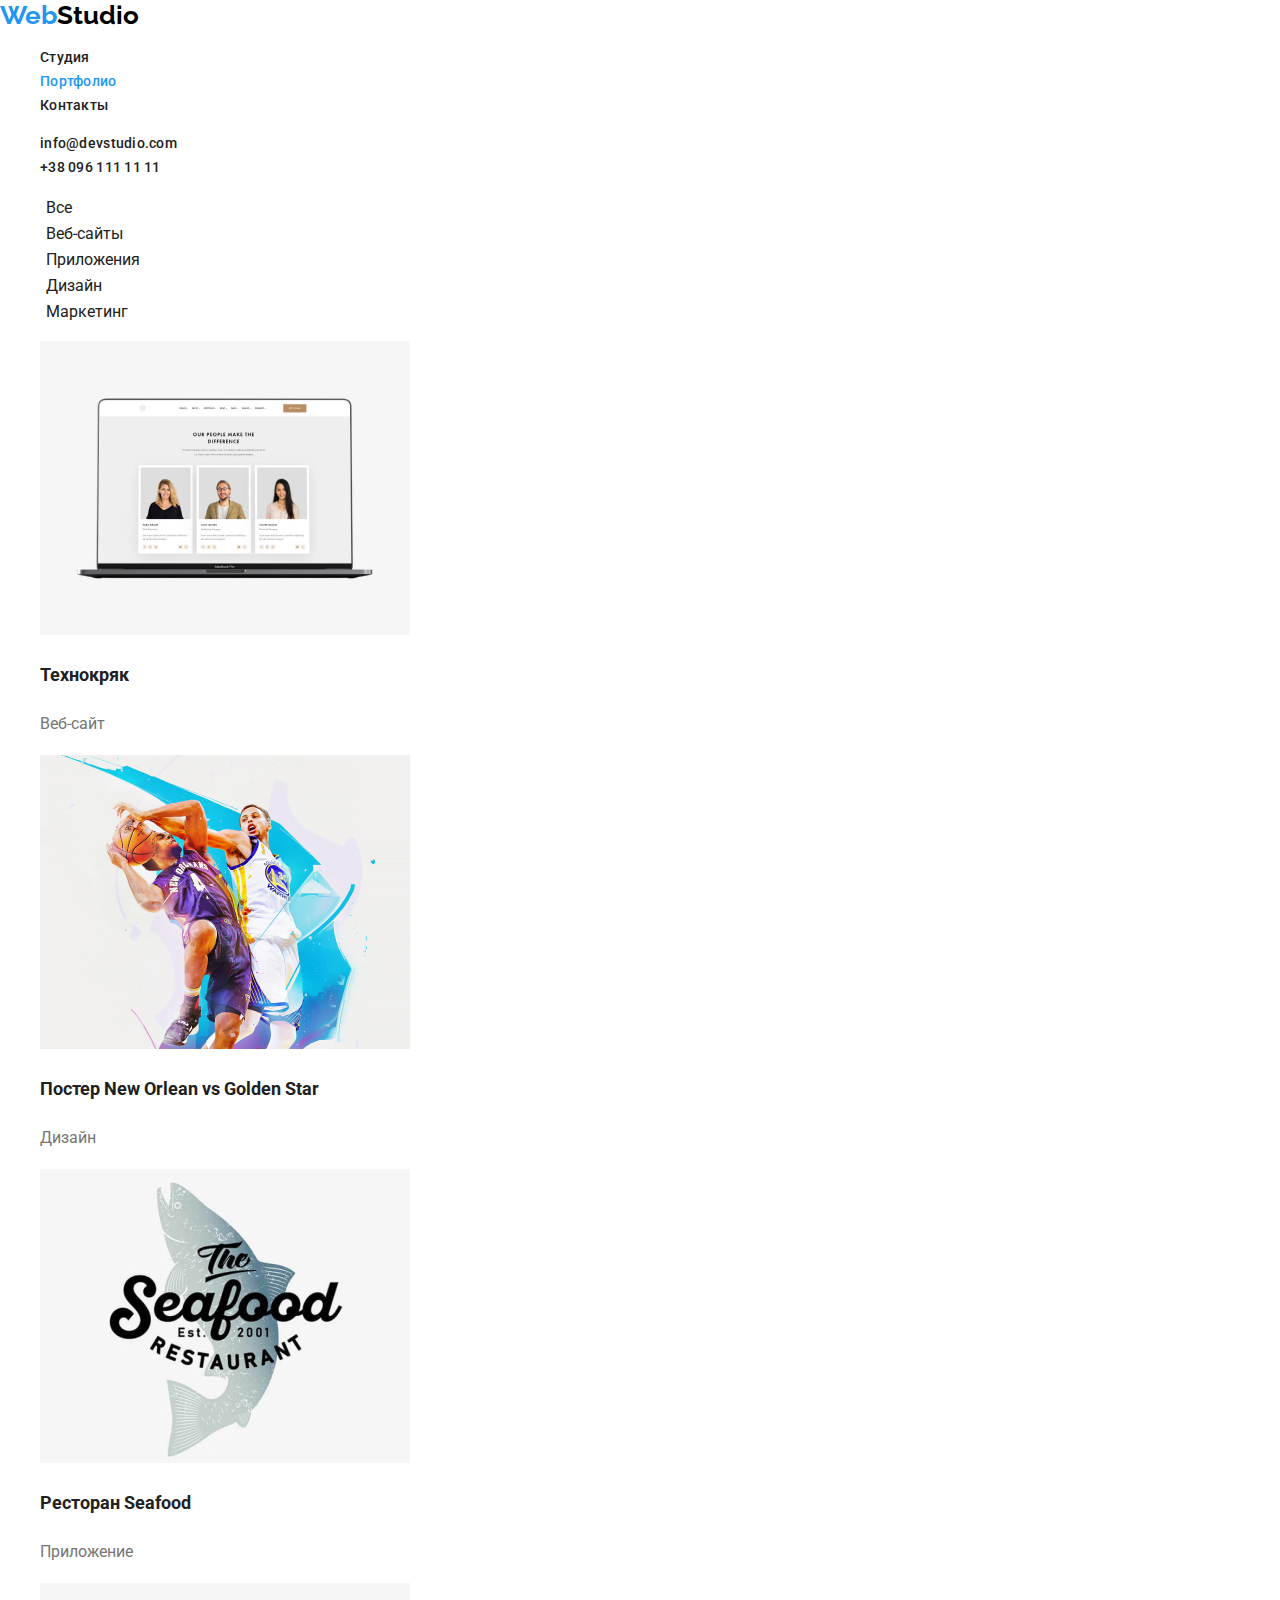
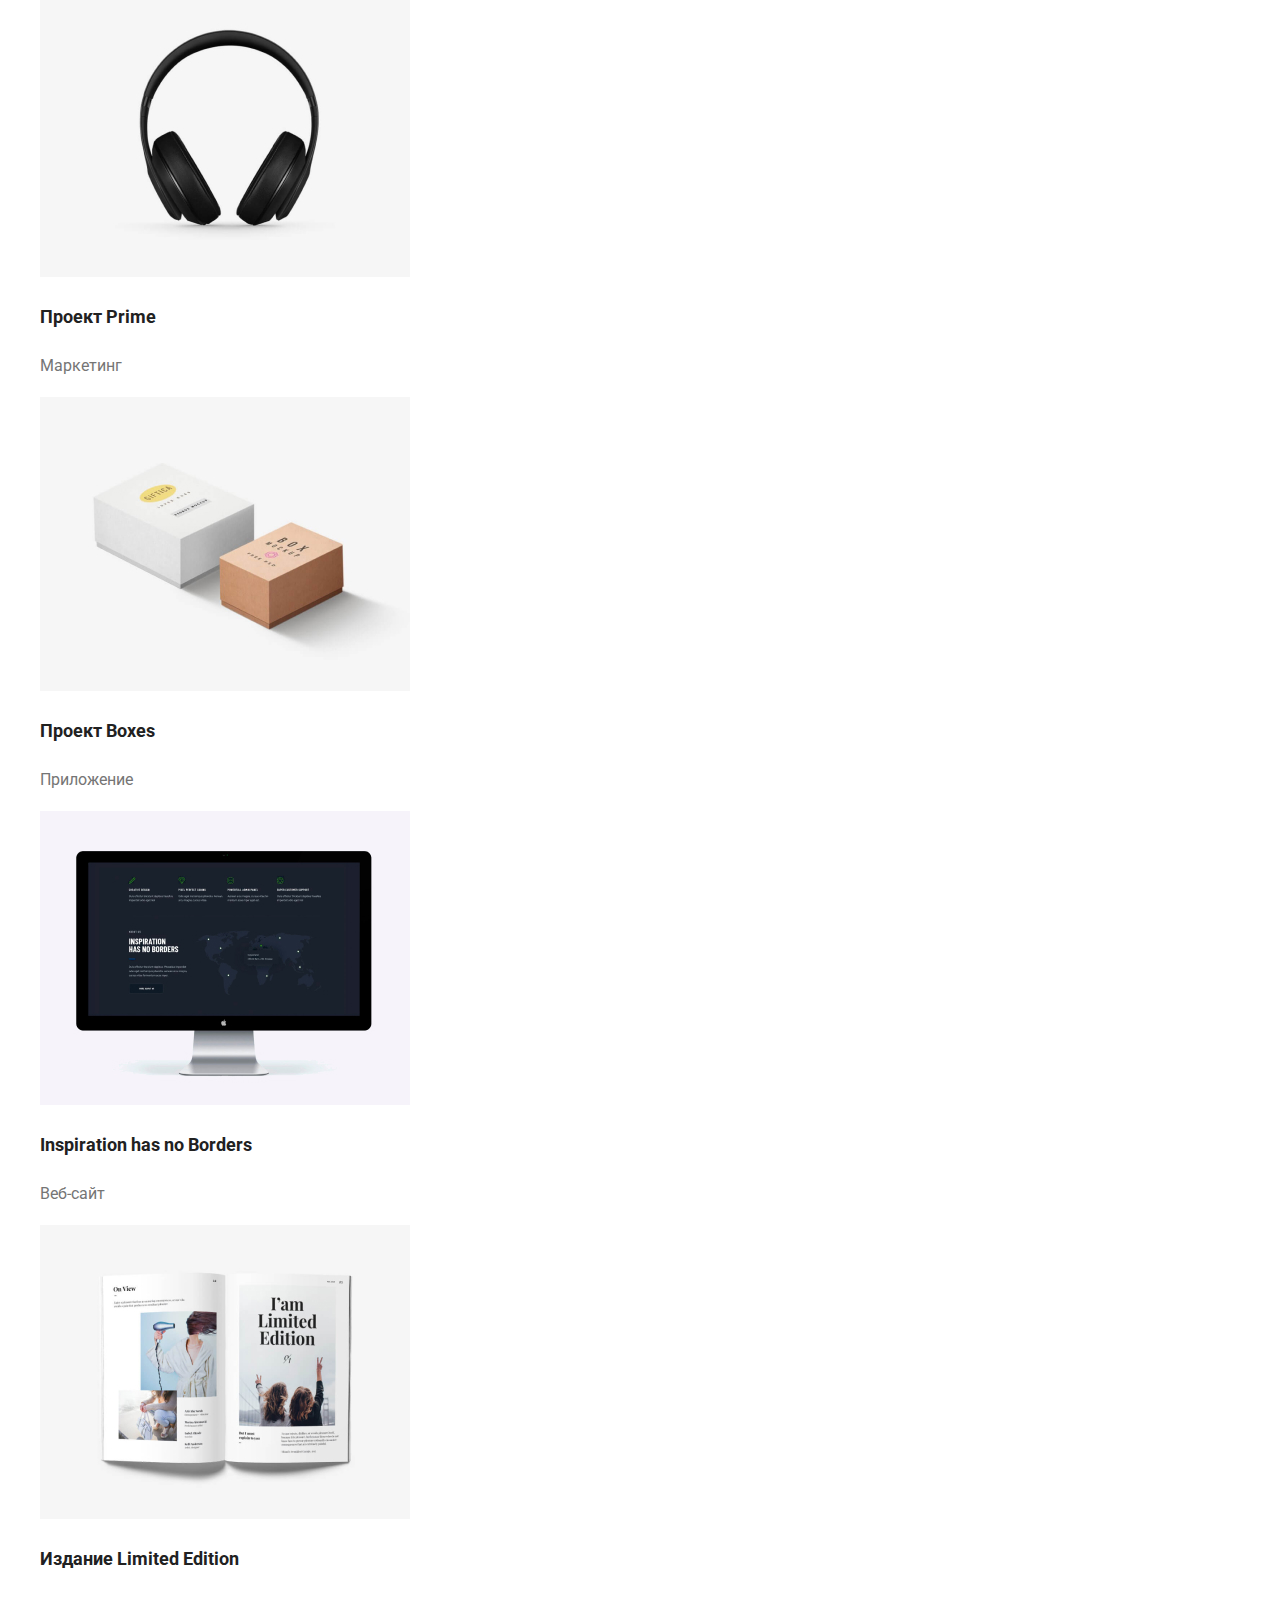
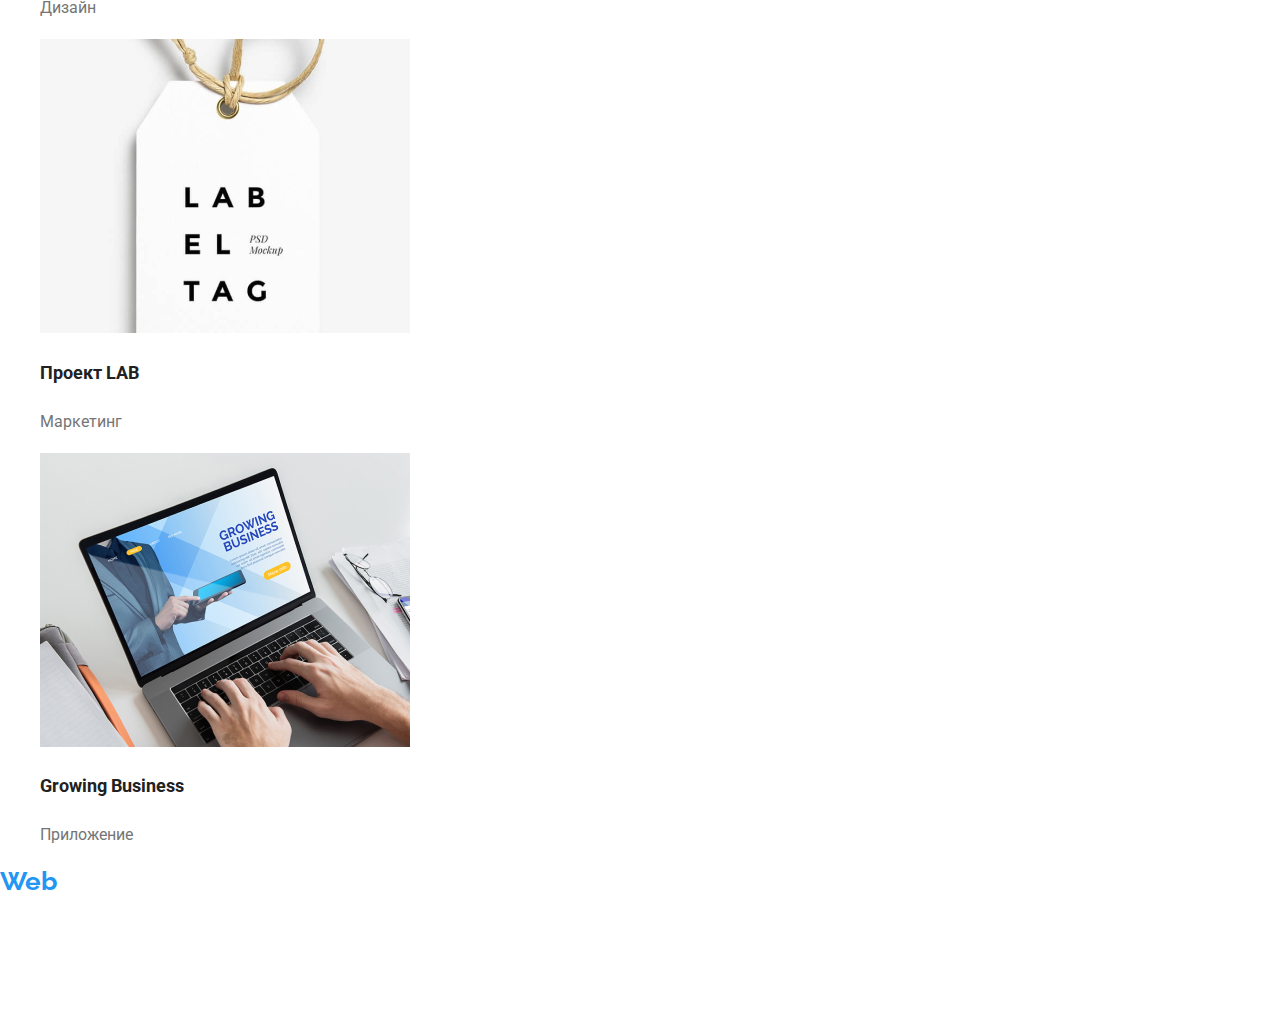
==== portfolio.html @ 1f6ecec0 "Создала репозиторий 3 д/з" ====
<!DOCTYPE html>
<html lang="ru">
<head>
    <meta charset="UTF-8">
    <meta http-equiv="X-UA-Compatible" content="IE=edge">
    <meta name="viewport" content="width=device-width, initial-scale=1.0">
    <title>Portfolio</title>
    <link rel="stylesheet" href="./css/modern-normalize.css">
    <link rel="stylesheet" href="./css/styles.css">
    <link rel="stylesheet" href="./css/common.css">
    <link rel="preconnect" href="https://fonts.gstatic.com">
    <link href="https://fonts.googleapis.com/css2?family=Raleway:wght@700&family=Roboto:wght@400;500;700;900&display=swap"
        rel="stylesheet">
</head>
<body>
    <header>
    
        <nav>
            <a href="#" class="logo"> <span class="logo-blue">Web</span><span class="logo-black">Studio</span> </a>
            <ul>
                <li><a class="link" href="./index.html">Студия</a></li>
                <li><a class="link-current" href="./portfolio.html">Портфолио</a></li>
                <li><a class="link" href="#"> Контакты</a></li>
            </ul>
        </nav>
        <ul>
            <li><a class="link" href="mailto:info@devstudio.com">info@devstudio.com</a></li>
            <li><a class="link" href="tel:+380961111111">+38 096 111 11 11</a></li>
        </ul>
    </header>
    <main>
<!--Портфолио-->

<section>
    <!--<h1> Галерея проектов с картинками </h1>--> 
    <ul class="buttons">
        <li> <button class="btn-text"> Все</button></li>
        <li> <button class="btn-text"> Веб-сайты</button></li>
        <li> <button class="btn-text">Приложения</button></li>
        <li> <button class="btn-text"> Дизайн</button></li>
        <li> <button class="btn-text"> Маркетинг</button></li>
    </ul>
    <ul class="projects">
        <li>
            <img src="./img/img-5.jpg" alt="img" width="370">
            <h2 class="projects-title">Технокряк</h2>
            <p class="projects-text">Веб-сайт</p>
        </li>
        <li>
            <img src="./img/img-6.jpg" alt="img" width="370">
            <h2 class="projects-title">Постер New Orlean vs Golden Star</h2>
            <p class="projects-text">Дизайн</p>
        </li>
        <li>
            <img src="./img/img-7.jpg" alt="img" width="370">
            <h2 class="projects-title">Ресторан Seafood</h2>
            <p class="projects-text">Приложение</p>
        </li>
        <li>
            <img src="./img/img-8.jpg" width="370" alt="img">
            <h2 class="projects-title">Проект Prime</h2>
            <p class="projects-text">Маркетинг</p>
        </li>
        <li>
            <img src="./img/img-9.jpg" alt="img" width="370"> 
            <h2 class="projects-title">Проект Boxes</h2>
            <p class="projects-text">Приложение</p>
        </li>
        <li>
            <img src="./img/img-10.jpg" alt="img" width="370">
            <h2 class="projects-title">Inspiration has no Borders</h2>
            <p class="projects-text">Веб-сайт</p>
        </li>
        <li>
            <img src="./img/img-11.jpg" alt="img" width="370">
            <h2 class="projects-title">Издание Limited Edition</h2>
            <p class="projects-text">Дизайн</p>
        </li>
        <li>
            <img src="./img/img-12.jpg" alt="img" width="370">
            <h2 class="projects-title">Проект LAB</h2>
            <p class="projects-text">Маркетинг</p>
        </li>
        <li>
            <img src="./img/img-13.jpg" alt="img" width="370">
            <h2 class="projects-title">Growing Business</h2>
            <p class="projects-text">Приложение</p>
        </li>
    </ul>
</section>
    </main>
<footer>
    <a class="logo" href="#"><span class="logo-blue">Web</span><span class="logo-white">Studio</span></a>
    <address class="address">
        <p class="address-text">г. Киев, пр-т Леси Украинки, 26</p>
        <ul>
            <li><a class="address-link" href="mailto:info@example.com">info@example.com</a></li>
            <li><a class="address-link" href="tel:+380991111111">+38 096 111 11 11</a></li>
        </ul>
    </address>
</footer>
    
</body>
</html>
---- css/styles.css ----
/*Шрифты*/
body {
  font-family: "Roboto", sans-serif;
  font-size: 14px;
  font-weight: 400;
  line-height: 24px;
}

.logo {
  font-family: "Raleway", sans-serif;
  font-weight: bold;
  font-size: 26px;
  line-height: 31px;
}

.logo .logo-blue {
  color: var(--text-blue);
}

.logo .logo-white {
  color: var(--text-white);
}

.logo .logo-black {
  color: var(--text-black);
}

/*ссылки, кнопки/main*/

.link,
.link-current {
  color: var(--text-dark-gray);
  font-weight: 500;
  font-size: 14px;
  line-height: 16px;
  letter-spacing: 0.02em;
}

.link:hover,
.link:focus,
.link-current {
  color: var(--text-blue);
}

.buttons {
  font-weight: 500;
  font-size: 16px;
  line-height: 26px;
}

.buttons .btn-text {
  color: var(--text-dark-gray);
  border: none;
  background: none;
}

.btn-text:hover {
  color: var(--text-white);
}

.btn-hero {
  color: var(--text-white);
  border: none;
  font-size: 16px;
  font-weight: 700;
  line-height: 30px;
}

/*Заголовки секций*/

.hero .hero-title {
  font-weight: 900;
  font-size: 44px;
  color: var(--text-white);
}

.section .section-title {
  font-weight: bold;
  font-size: 36px;
  line-height: 42px;
  color: var(--text-black);
}

.section .section-subtitle {
  font-weight: bold;
  font-size: 14px;
  line-height: 16px;
  color: var(--text-dark-gray);
}

.section .section-text {
  color: var(--text-gray);
}

/*Команда*/

.team {
  font-weight: 500;
  font-size: 16px;
  line-height: 19px;
  color: var(--text-black);
}

.profession {
  font-weight: normal;
  font-size: 16px;
  line-height: 19px;
  color: var(--text-gray);
}

/*Портфолио*/

.projects .projects-title {
  font-weight: bold;
  font-size: 18px;
  line-height: 36px;
  color: var(--text-dark-gray);
}

.projects .projects-text {
  font-weight: normal;
  font-size: 16px;
  line-height: 30px;
  color: var(--text-gray);
}

/*Подвал*/
.address .address-link {
  color: var(--text-white-op06);
}

.address .address-text {
  color: var(--text-white);
}
---- css/common.css ----
:root {
  /*Цвет текста*/

  --text-blue: rgba(33, 150, 243, 1);

  --text-black: rgba(0, 0, 0, 1);
  --text-dark-gray: rgba(33, 33, 33, 1);
  --text-gray: rgba(117, 117, 117, 1);

  --text-white: rgba(255, 255, 255, 1);
  --text-white-op06: rgba(255, 255, 255, 0.6);

  /*Цвет фона*/

  --btn-blue: rgba(33, 150, 243, 1);

  --btn-white: rgba(245, 244, 250, 1);
}
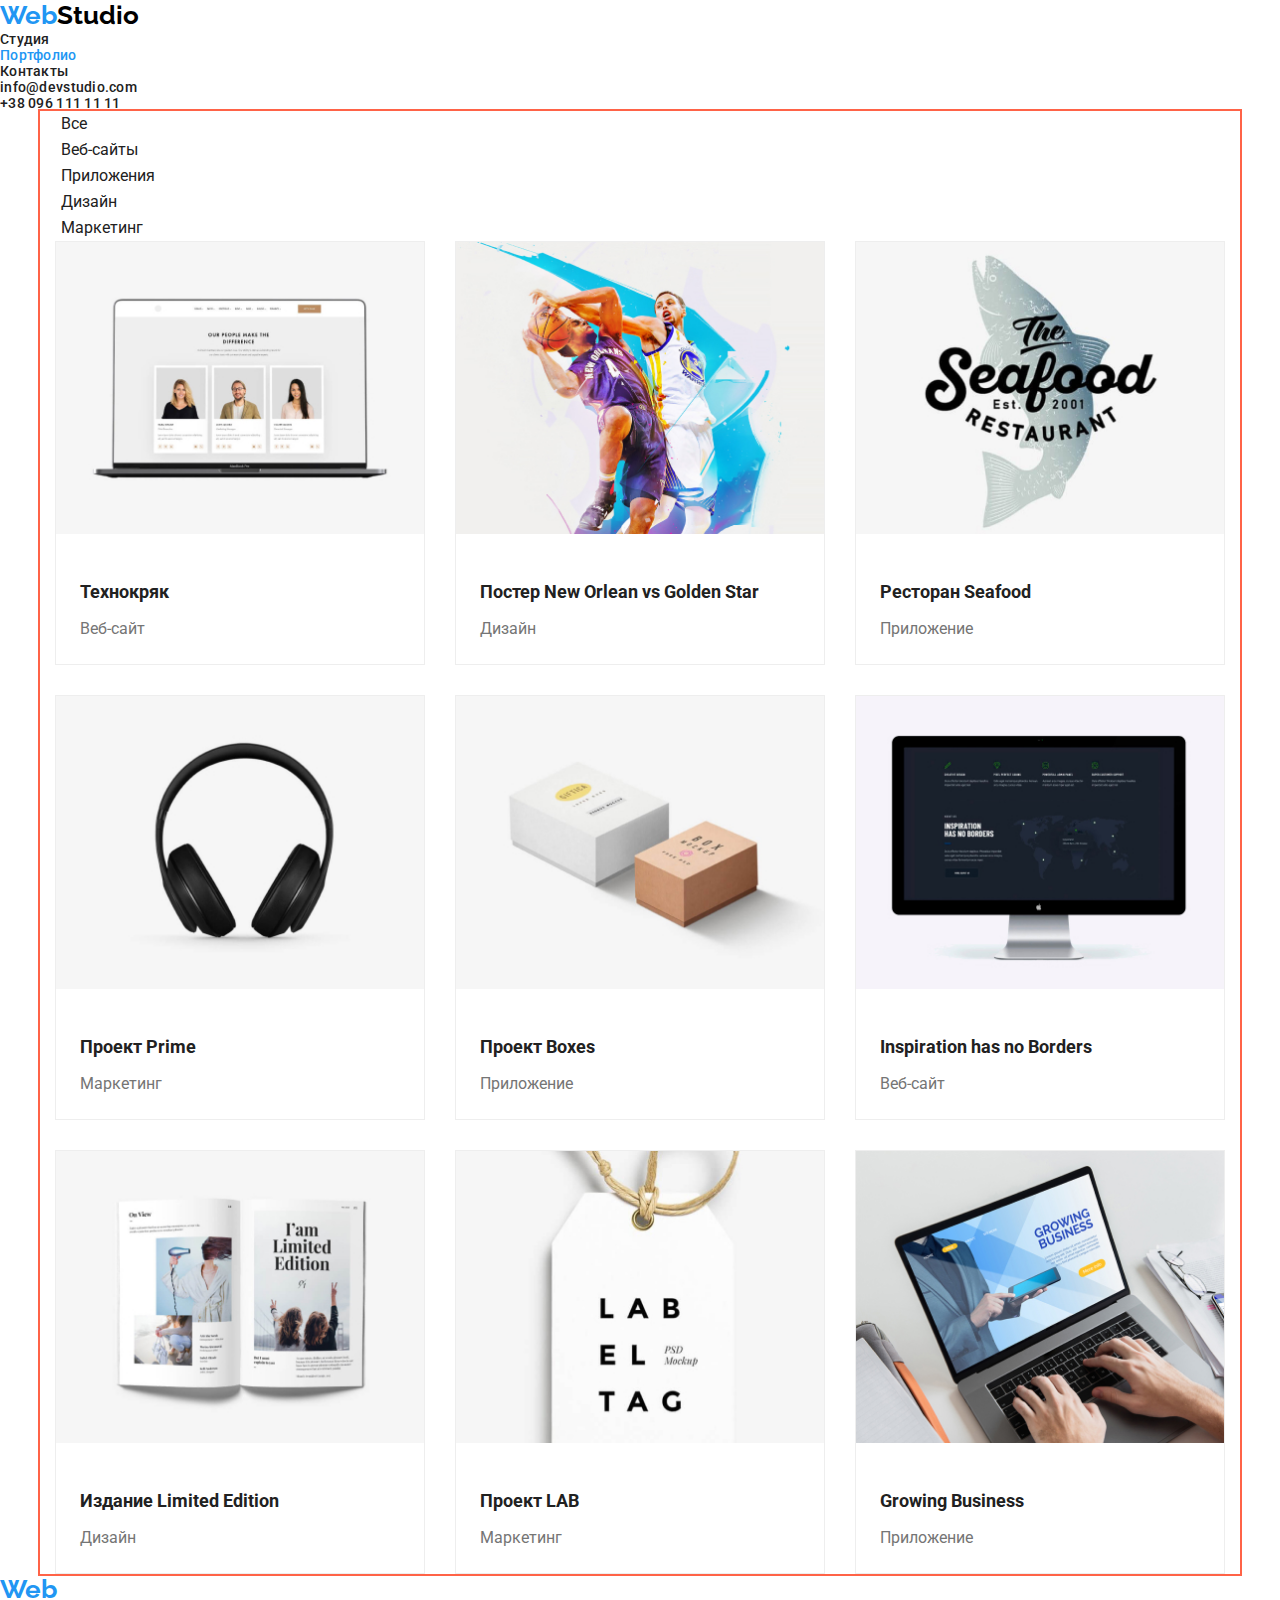
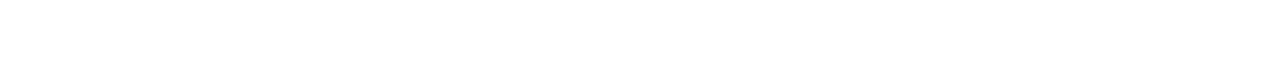
==== commit 40898cc8: "Сделала сетку" ====
--- a/portfolio.html
+++ b/portfolio.html
@@ -30,8 +30,9 @@
     </header>
     <main>
 <!--Портфолио-->
-
 <section>
+    
+    <div class="container">
     <!--<h1> Галерея проектов с картинками </h1>--> 
     <ul class="buttons">
         <li> <button class="btn-text"> Все</button></li>
@@ -40,53 +41,108 @@
         <li> <button class="btn-text"> Дизайн</button></li>
         <li> <button class="btn-text"> Маркетинг</button></li>
     </ul>
+    <!--Сетка элементов-->
     <ul class="projects">
-        <li>
+        <li class="card">
+            <div class="card-thumb">
             <img src="./img/img-5.jpg" alt="img" width="370">
+            </div>
+
+            <div class="card-text">
             <h2 class="projects-title">Технокряк</h2>
             <p class="projects-text">Веб-сайт</p>
+            </div>
         </li>
-        <li>
+
+        <li class="card">
+            <div class="card-thumb">
             <img src="./img/img-6.jpg" alt="img" width="370">
+            </div>
+
+            <div class="card-text">
             <h2 class="projects-title">Постер New Orlean vs Golden Star</h2>
             <p class="projects-text">Дизайн</p>
+            </div>
         </li>
-        <li>
+
+        <li class="card">
+            <div class="card-thumb">
             <img src="./img/img-7.jpg" alt="img" width="370">
+            </div>
+
+            <div class="card-text">
             <h2 class="projects-title">Ресторан Seafood</h2>
             <p class="projects-text">Приложение</p>
+            </div>
         </li>
-        <li>
+        
+        <li class="card">
+            <div class="card-thumb">
             <img src="./img/img-8.jpg" width="370" alt="img">
+            </div>
+
+            <div class="card-text">
             <h2 class="projects-title">Проект Prime</h2>
             <p class="projects-text">Маркетинг</p>
+            </div>
         </li>
-        <li>
-            <img src="./img/img-9.jpg" alt="img" width="370"> 
+
+        <li class="card">
+           <div class="card-thumb">
+            <img src="./img/img-9.jpg" alt="img" width="370">
+           </div>
+
+           <div class="card-text">
             <h2 class="projects-title">Проект Boxes</h2>
             <p class="projects-text">Приложение</p>
+           </div>
         </li>
-        <li>
+
+        <li class="card">
+           <div class="card-thumb">
             <img src="./img/img-10.jpg" alt="img" width="370">
+           </div>
+
+           <div class="card-text">
             <h2 class="projects-title">Inspiration has no Borders</h2>
             <p class="projects-text">Веб-сайт</p>
+           </div>
         </li>
-        <li>
+
+        <li class="card">
+            <div class="card-thumb">
             <img src="./img/img-11.jpg" alt="img" width="370">
+            </div>
+
+            <div class="card-text">
             <h2 class="projects-title">Издание Limited Edition</h2>
             <p class="projects-text">Дизайн</p>
+            </div>
         </li>
-        <li>
+
+        <li class="card">
+            <div class="card-thumb">
             <img src="./img/img-12.jpg" alt="img" width="370">
+            </div>
+
+            <div class="card-text">
             <h2 class="projects-title">Проект LAB</h2>
             <p class="projects-text">Маркетинг</p>
+            </div>
         </li>
-        <li>
+
+        <li class="card">
+            <div class="card-thumb">
             <img src="./img/img-13.jpg" alt="img" width="370">
+            </div>
+
+            <div class="card-text">
             <h2 class="projects-title">Growing Business</h2>
             <p class="projects-text">Приложение</p>
+            </div>
         </li>
     </ul>
+    </div>
 </section>
     </main>
 <footer>
--- a/css/styles.css
+++ b/css/styles.css
@@ -1,9 +1,20 @@
+.container {
+  width: 1200px;
+  padding-left: 15px;
+  padding-right: 15px;
+  margin-left: auto;
+  margin-right: auto;
+
+  outline: 2px solid tomato;
+}
+
 /*Шрифты*/
 body {
   font-family: "Roboto", sans-serif;
   font-size: 14px;
   font-weight: 400;
   line-height: 24px;
+  margin: 0;
 }
 
 .logo {
@@ -29,6 +40,7 @@
 
 .link,
 .link-current {
+  display: block;
   color: var(--text-dark-gray);
   font-weight: 500;
   font-size: 14px;
@@ -60,18 +72,42 @@
 
 .btn-hero {
   color: var(--text-white);
+  background-color: var(--btn-blue);
   border: none;
   font-size: 16px;
   font-weight: 700;
   line-height: 30px;
+
+  display: inline-block;
+  border-radius: 4px;
+  padding: 10px 32px;
+  min-width: 200px;
+  min-height: 50px;
 }
 
 /*Заголовки секций*/
+.hero {
+  text-align: center;
+}
 
 .hero .hero-title {
   font-weight: 900;
   font-size: 44px;
-  color: var(--text-white);
+  line-height: 60px;
+  color: var(--text-white);
+  margin-top: 0;
+  margin-bottom: 30px;
+  padding-top: 80px;
+  padding-bottom: 80px;
+}
+
+.section-about {
+  padding-top: 94px;
+  padding-bottom: 94px;
+}
+
+.section-img {
+  padding-bottom: 94px;
 }
 
 .section .section-title {
@@ -79,6 +115,8 @@
   font-size: 36px;
   line-height: 42px;
   color: var(--text-black);
+  margin-top: 0;
+  margin-bottom: 50px;
 }
 
 .section .section-subtitle {
@@ -86,19 +124,38 @@
   font-size: 14px;
   line-height: 16px;
   color: var(--text-dark-gray);
+  margin-top: 0;
+  margin-bottom: 10px;
 }
 
 .section .section-text {
   color: var(--text-gray);
+  margin-top: 0;
+  margin-bottom: 0;
+}
+
+/*Hero*/
+.hero,
+.footer {
+  background-color: var(--background);
 }
 
 /*Команда*/
+.section-bcg {
+  background-color: var(--section-bcg);
+}
+
+.section-team {
+  padding-bottom: 94px;
+}
 
 .team {
   font-weight: 500;
   font-size: 16px;
   line-height: 19px;
   color: var(--text-black);
+  margin-top: 0;
+  margin-bottom: 10px;
 }
 
 .profession {
@@ -106,15 +163,43 @@
   font-size: 16px;
   line-height: 19px;
   color: var(--text-gray);
+  margin-top: 0;
+  margin-bottom: 0;
 }
 
 /*Портфолио*/
+.projects {
+  padding: 0;
+  margin: 0;
+  display: flex;
+  flex-wrap: wrap;
+
+  margin-left: calc(-1 * var(--indent-card));
+  margin-top: calc(-1 * var(--indent-card));
+}
+
+.projects > .card {
+  flex-basis: calc(100% / 3 - var(--indent-card));
+  margin-left: var(--indent-card);
+  margin-top: var(--indent-card);
+  border: 1px solid var(--border-card);
+}
+
+.card-thumb {
+  margin-bottom: 20px;
+}
+
+.card-text {
+  padding: 20px 24px;
+}
 
 .projects .projects-title {
   font-weight: bold;
   font-size: 18px;
   line-height: 36px;
   color: var(--text-dark-gray);
+  margin-top: 0;
+  margin-bottom: 4px;
 }
 
 .projects .projects-text {
@@ -125,6 +210,13 @@
 }
 
 /*Подвал*/
+
+.footer-logo {
+  padding-top: 60px;
+  padding-bottom: 60px;
+  margin-bottom: 20px;
+}
+
 .address .address-link {
   color: var(--text-white-op06);
 }
@@ -132,4 +224,3 @@
 .address .address-text {
   color: var(--text-white);
 }
-
--- a/css/common.css
+++ b/css/common.css
@@ -15,4 +15,11 @@
   --btn-blue: rgba(33, 150, 243, 1);
 
   --btn-white: rgba(245, 244, 250, 1);
+  --background: rgba(47, 48, 58, 1);
+  --section-bcg: rgba(245, 244, 250, 1);
+
+  /*Портфолио|Сетка*/
+
+  --indent-card: 30px;
+  --border-card: rgba(238, 238, 238, 1);
 }
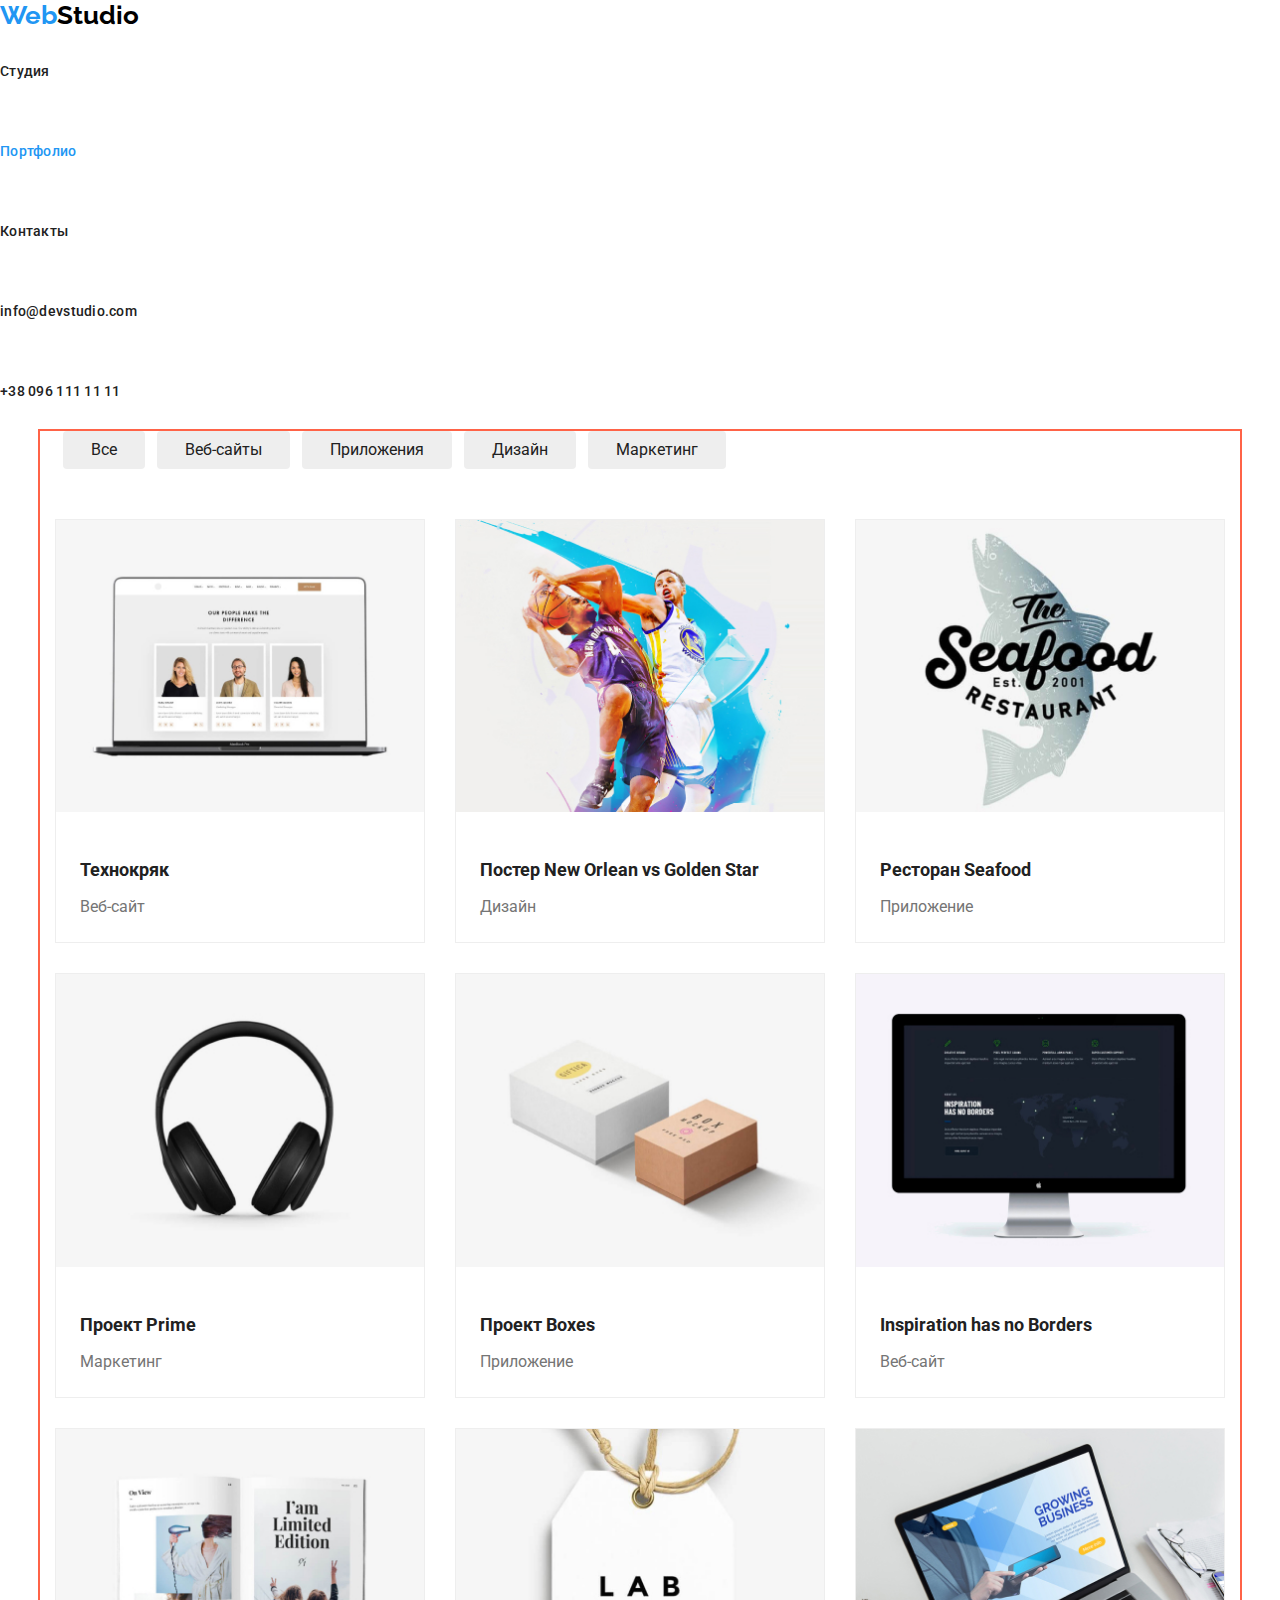
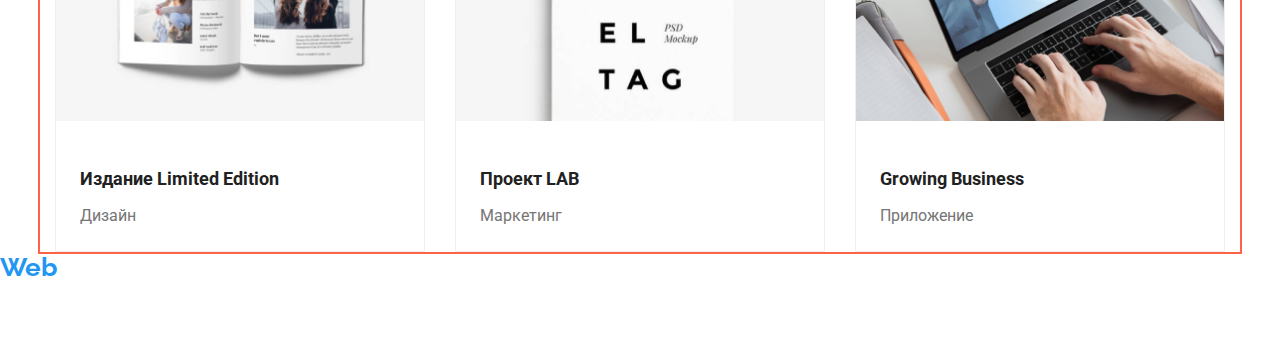
==== commit 0bfac5fb: "Задала стили хедеру" ====
--- a/portfolio.html
+++ b/portfolio.html
@@ -35,11 +35,11 @@
     <div class="container">
     <!--<h1> Галерея проектов с картинками </h1>--> 
     <ul class="buttons">
-        <li> <button class="btn-text"> Все</button></li>
-        <li> <button class="btn-text"> Веб-сайты</button></li>
-        <li> <button class="btn-text">Приложения</button></li>
-        <li> <button class="btn-text"> Дизайн</button></li>
-        <li> <button class="btn-text"> Маркетинг</button></li>
+        <li class="item"> <button class="btn-text"> Все</button></li>
+        <li class="item"> <button class="btn-text"> Веб-сайты</button></li>
+        <li class="item"> <button class="btn-text">Приложения</button></li>
+        <li class="item"> <button class="btn-text"> Дизайн</button></li>
+        <li class="item"> <button class="btn-text"> Маркетинг</button></li>
     </ul>
     <!--Сетка элементов-->
     <ul class="projects">
--- a/css/styles.css
+++ b/css/styles.css
@@ -6,6 +6,34 @@
   margin-right: auto;
 
   outline: 2px solid tomato;
+}
+
+/*Хедер*/
+
+.nav {
+  display: flex;
+}
+
+.site-nav {
+  display: flex;
+  align-items: center;
+}
+
+.main-nav {
+  display: flex;
+}
+
+.nav .nav-link + .nav-link {
+  margin-left: 50px;
+}
+
+.auth-nav {
+  display: flex;
+  margin-left: auto;
+}
+
+.auth-nav .nav-link + .nav-link {
+  margin-left: 50px;
 }
 
 /*Шрифты*/
@@ -22,6 +50,7 @@
   font-weight: bold;
   font-size: 26px;
   line-height: 31px;
+  margin-right: 93px;
 }
 
 .logo .logo-blue {
@@ -41,8 +70,12 @@
 .link,
 .link-current {
   display: block;
+  padding-top: 32px;
+  padding-bottom: 32px;
+
   color: var(--text-dark-gray);
   font-weight: 500;
+
   font-size: 14px;
   line-height: 16px;
   letter-spacing: 0.02em;
@@ -54,51 +87,33 @@
   color: var(--text-blue);
 }
 
-.buttons {
-  font-weight: 500;
-  font-size: 16px;
-  line-height: 26px;
-}
-
-.buttons .btn-text {
-  color: var(--text-dark-gray);
-  border: none;
-  background: none;
-}
-
-.btn-text:hover {
-  color: var(--text-white);
-}
-
 .btn-hero {
-  color: var(--text-white);
-  background-color: var(--btn-blue);
-  border: none;
-  font-size: 16px;
-  font-weight: 700;
-  line-height: 30px;
-
   display: inline-block;
   border-radius: 4px;
   padding: 10px 32px;
   min-width: 200px;
   min-height: 50px;
+
+  color: var(--text-white);
+  background-color: var(--btn-blue);
+  border: none;
+  font-size: 16px;
+  font-weight: 700;
+  line-height: 30px;
 }
 
 /*Заголовки секций*/
-.hero {
-  text-align: center;
-}
 
 .hero .hero-title {
+  color: var(--text-white);
+  margin-top: 0;
+  margin-bottom: 30px;
+  padding-top: 80px;
+  padding-bottom: 80px;
+
   font-weight: 900;
   font-size: 44px;
   line-height: 60px;
-  color: var(--text-white);
-  margin-top: 0;
-  margin-bottom: 30px;
-  padding-top: 80px;
-  padding-bottom: 80px;
 }
 
 .section-about {
@@ -111,21 +126,23 @@
 }
 
 .section .section-title {
+  color: var(--text-black);
+  margin-top: 0;
+  margin-bottom: 50px;
+
   font-weight: bold;
   font-size: 36px;
   line-height: 42px;
-  color: var(--text-black);
-  margin-top: 0;
-  margin-bottom: 50px;
 }
 
 .section .section-subtitle {
+  color: var(--text-dark-gray);
+  margin-top: 0;
+  margin-bottom: 10px;
+
   font-weight: bold;
   font-size: 14px;
   line-height: 16px;
-  color: var(--text-dark-gray);
-  margin-top: 0;
-  margin-bottom: 10px;
 }
 
 .section .section-text {
@@ -140,6 +157,10 @@
   background-color: var(--background);
 }
 
+.hero {
+  text-align: center;
+}
+
 /*Команда*/
 .section-bcg {
   background-color: var(--section-bcg);
@@ -150,24 +171,59 @@
 }
 
 .team {
+  color: var(--text-black);
+  margin-top: 0;
+  margin-bottom: 10px;
+
   font-weight: 500;
   font-size: 16px;
   line-height: 19px;
-  color: var(--text-black);
-  margin-top: 0;
-  margin-bottom: 10px;
 }
 
 .profession {
+  color: var(--text-gray);
+  margin-top: 0;
+  margin-bottom: 0;
+
   font-weight: normal;
   font-size: 16px;
   line-height: 19px;
-  color: var(--text-gray);
-  margin-top: 0;
-  margin-bottom: 0;
 }
 
 /*Портфолио*/
+.buttons {
+  margin-bottom: 50px;
+
+  font-weight: 500;
+  font-size: 16px;
+  line-height: 26px;
+}
+
+.buttons .item {
+  color: var(--text-white);
+  background-color: var(--border-card);
+  border: none;
+  display: inline-block;
+  margin-left: 8px;
+  padding: 6px 22px;
+  border-radius: 4px;
+}
+
+.item:hover,
+.item:focus {
+  color: var(--text-blue);
+}
+
+.buttons .btn-text {
+  color: var(--text-dark-gray);
+  border: none;
+  background: none;
+}
+
+.btn-text:hover {
+  color: var(--text-white);
+}
+
 .projects {
   padding: 0;
   margin: 0;
@@ -194,12 +250,13 @@
 }
 
 .projects .projects-title {
+  color: var(--text-dark-gray);
+  margin-top: 0;
+  margin-bottom: 4px;
+
   font-weight: bold;
   font-size: 18px;
   line-height: 36px;
-  color: var(--text-dark-gray);
-  margin-top: 0;
-  margin-bottom: 4px;
 }
 
 .projects .projects-text {
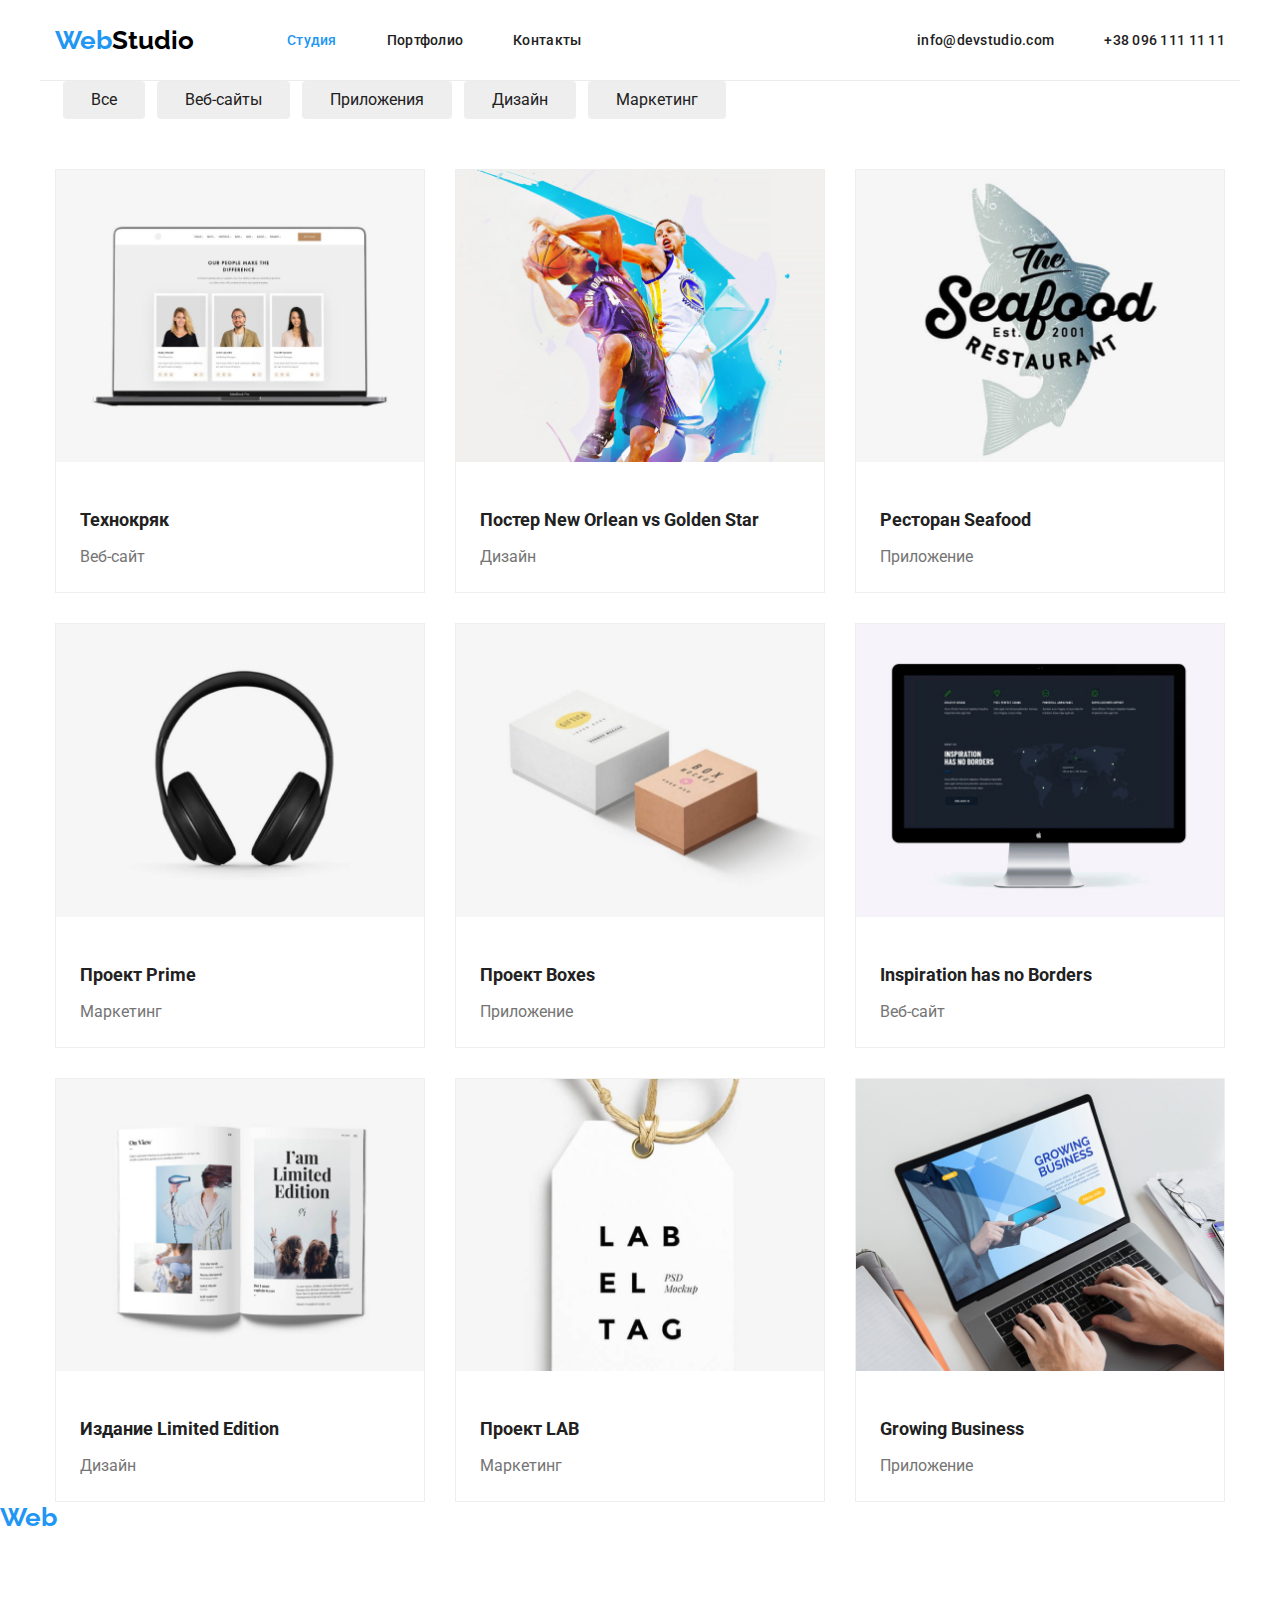
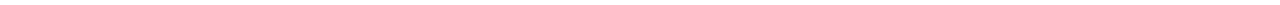
==== commit 4c8611a3: "Добавила стили на главную страницу" ====
--- a/portfolio.html
+++ b/portfolio.html
@@ -15,18 +15,24 @@
 <body>
     <header>
     
-        <nav>
-            <a href="#" class="logo"> <span class="logo-blue">Web</span><span class="logo-black">Studio</span> </a>
-            <ul>
-                <li><a class="link" href="./index.html">Студия</a></li>
-                <li><a class="link-current" href="./portfolio.html">Портфолио</a></li>
-                <li><a class="link" href="#"> Контакты</a></li>
+        <div class="container main-nav line">
+            <nav class="site-nav">
+                <a href="#" class="logo"> <span class="logo-blue">Web</span><span class="logo-black">Studio</span> </a>
+    
+                <ul class="nav ">
+                    <li class="nav-link"><a class="link-current" href="./index.html">Студия</a></li>
+                    <li class="nav-link"><a class="link" href="./portfolio.html">Портфолио</a></li>
+                    <li class="nav-link"><a class="link" href="#">Контакты</a></li>
+                </ul>
+            </nav>
+    
+    
+            <ul class="auth-nav ">
+                <li class="nav-link"><a class="link" href="mailto:info@devstudio.com">info@devstudio.com</a></li>
+                <li class="nav-link"><a class="link" href="tel:+380961111111">+38 096 111 11 11</a></li>
             </ul>
-        </nav>
-        <ul>
-            <li><a class="link" href="mailto:info@devstudio.com">info@devstudio.com</a></li>
-            <li><a class="link" href="tel:+380961111111">+38 096 111 11 11</a></li>
-        </ul>
+        </div>
+    
     </header>
     <main>
 <!--Портфолио-->
--- a/css/styles.css
+++ b/css/styles.css
@@ -4,8 +4,6 @@
   padding-right: 15px;
   margin-left: auto;
   margin-right: auto;
-
-  outline: 2px solid tomato;
 }
 
 /*Хедер*/
@@ -30,6 +28,10 @@
 .auth-nav {
   display: flex;
   margin-left: auto;
+}
+
+.line {
+  border-bottom: 1px solid var(--border-line);
 }
 
 .auth-nav .nav-link + .nav-link {
@@ -107,22 +109,37 @@
 .hero .hero-title {
   color: var(--text-white);
   margin-top: 0;
-  margin-bottom: 30px;
-  padding-top: 80px;
-  padding-bottom: 80px;
-
   font-weight: 900;
   font-size: 44px;
   line-height: 60px;
+  margin-bottom: var(--value-margin);
 }
 
 .section-about {
+  display: flex;
+  flex-wrap: wrap;
+  margin-left: calc(-1 * var(--value-margin));
+
   padding-top: 94px;
   padding-bottom: 94px;
 }
 
+.section-about > .about {
+  flex-basis: calc(100% / 4 - var(--value-margin));
+  margin-left: var(--value-margin);
+}
+
 .section-img {
+  display: flex;
+  flex-wrap: wrap;
+  margin-left: calc(-1 * var(--value-margin));
+
   padding-bottom: 94px;
+}
+
+.section-img > .section-card {
+  flex-basis: calc(100% / 3 - var(--value-margin));
+  margin-left: 30px;
 }
 
 .section .section-title {
@@ -133,6 +150,11 @@
   font-weight: bold;
   font-size: 36px;
   line-height: 42px;
+  text-align: center;
+}
+
+.img-thumb {
+  margin-bottom: 30px;
 }
 
 .section .section-subtitle {
@@ -151,23 +173,40 @@
   margin-bottom: 0;
 }
 
-/*Hero*/
-.hero,
+/*Герой*/
+.hero-bcg,
 .footer {
   background-color: var(--background);
 }
 
 .hero {
+  max-width: 1600px;
   text-align: center;
+  padding-top: 80px;
+  padding-bottom: 80px;
 }
 
 /*Команда*/
 .section-bcg {
   background-color: var(--section-bcg);
+  padding-top: 94px;
+  padding-bottom: 94px;
 }
 
 .section-team {
-  padding-bottom: 94px;
+  margin: 0;
+  display: flex;
+  flex-wrap: wrap;
+
+  margin-left: calc(-1 * var(--indent-card));
+}
+
+.section-team > .section-cards {
+  flex-basis: calc(100% / 4 - var(--indent-card));
+  margin-left: var(--indent-card);
+  box-shadow: 0px 1px 3px rgba(0, 0, 0, 0.12), 0px 1px 1px rgba(0, 0, 0, 0.14),
+    0px 2px 1px rgba(0, 0, 0, 0.2);
+  border-radius: 0px 0px 4px 4px;
 }
 
 .team {
@@ -183,11 +222,15 @@
 .profession {
   color: var(--text-gray);
   margin-top: 0;
-  margin-bottom: 0;
+  margin-bottom: 30px;
 
   font-weight: normal;
   font-size: 16px;
   line-height: 19px;
+}
+
+.card-content {
+  text-align: center;
 }
 
 /*Портфолио*/
@@ -267,11 +310,11 @@
 }
 
 /*Подвал*/
-
+.footer {
+  padding: 60px 0;
+}
 .footer-logo {
-  padding-top: 60px;
-  padding-bottom: 60px;
-  margin-bottom: 20px;
+  padding-bottom: 20px;
 }
 
 .address .address-link {
@@ -281,3 +324,7 @@
 .address .address-text {
   color: var(--text-white);
 }
+
+.mail {
+  margin: 9px 0;
+}
--- a/css/common.css
+++ b/css/common.css
@@ -22,4 +22,9 @@
 
   --indent-card: 30px;
   --border-card: rgba(238, 238, 238, 1);
+  --border-line: rgba(236, 236, 236, 1);
+
+  /*Главная|Сетки*/
+
+  --value-margin: 30px;
 }
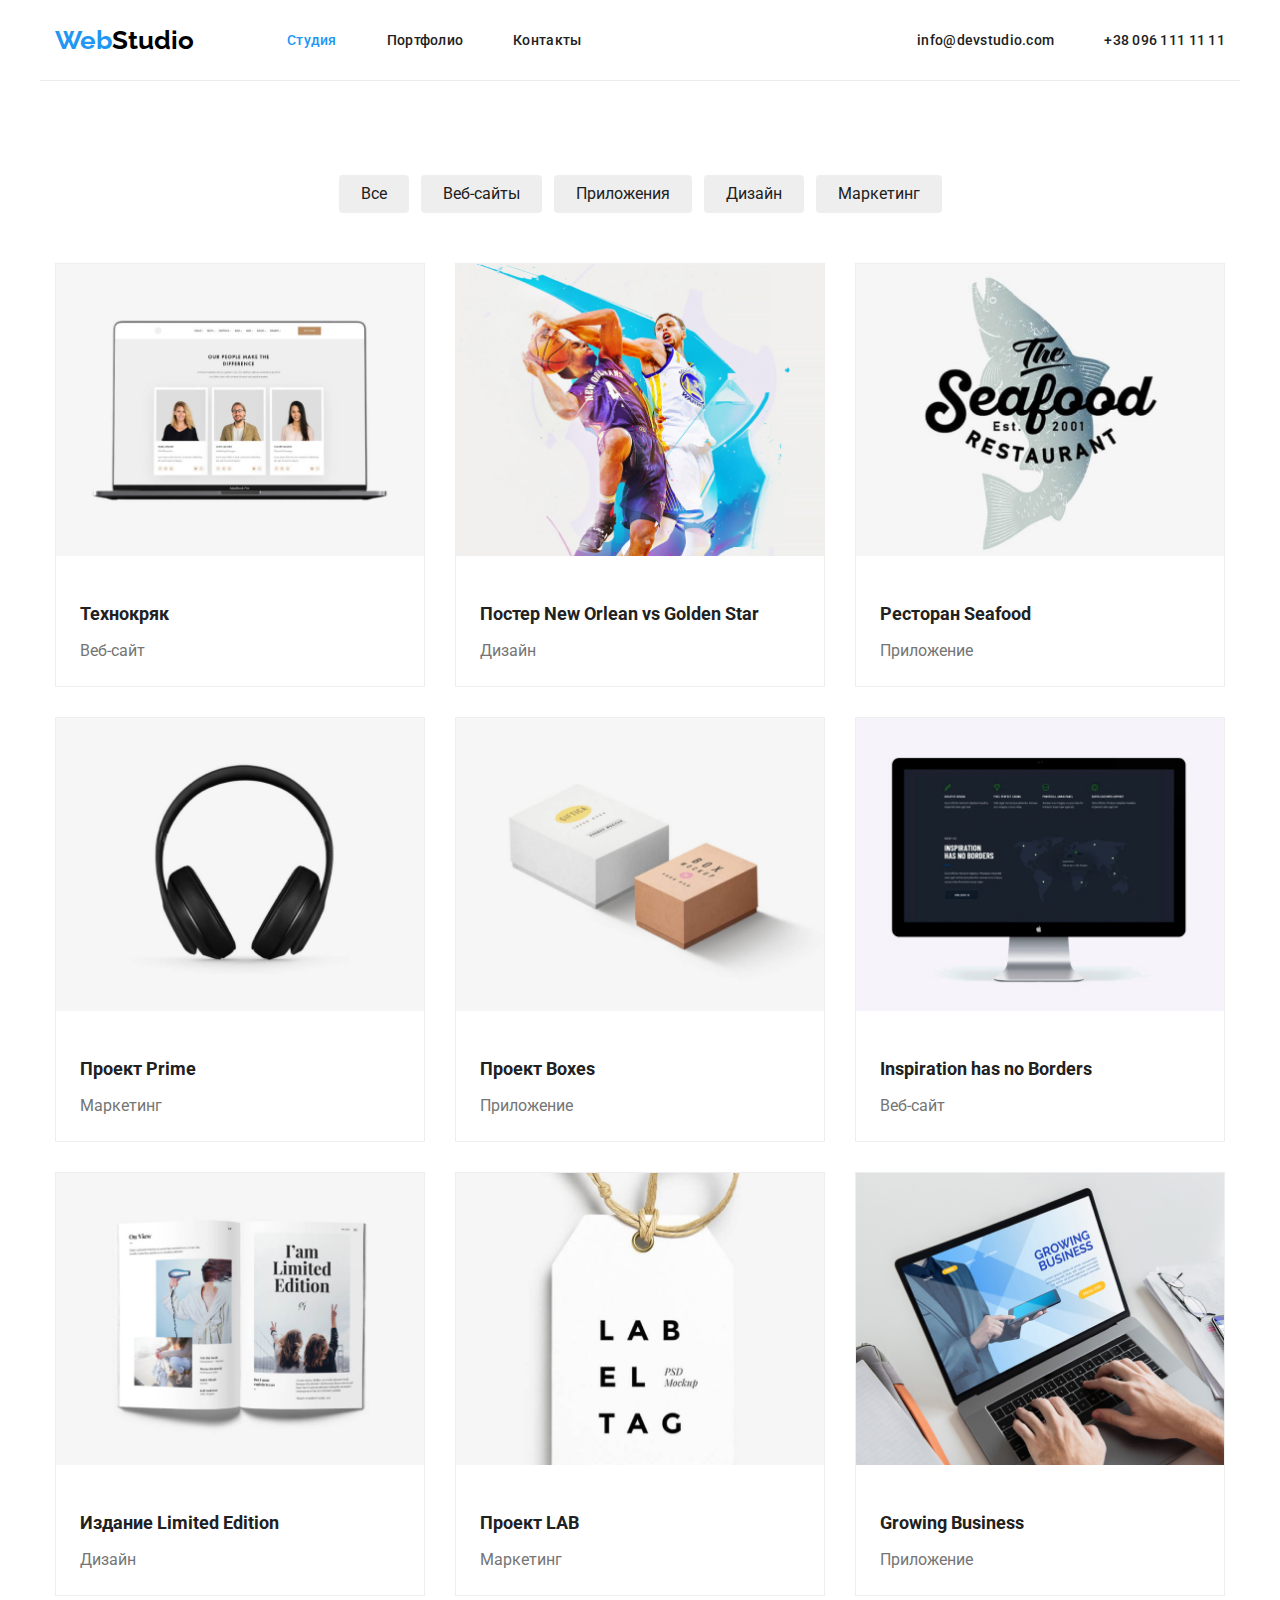
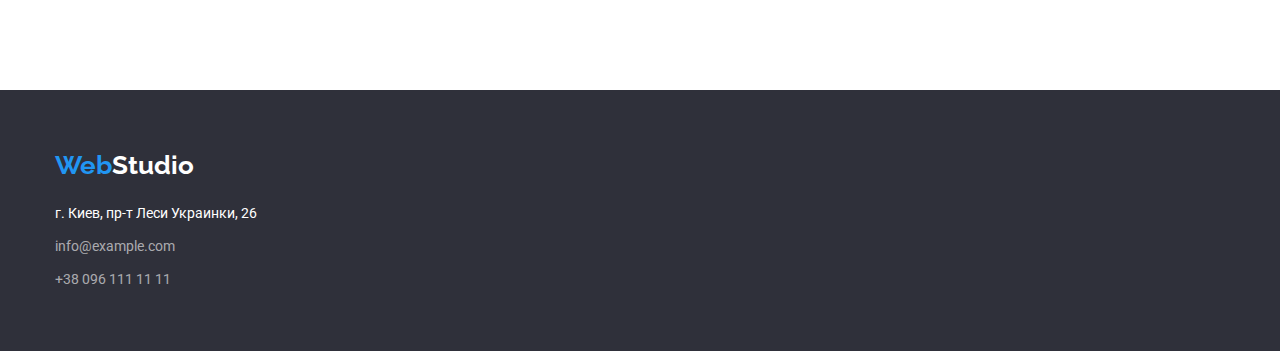
==== commit 231cefbe: "Закончила работу над заданием" ====
--- a/portfolio.html
+++ b/portfolio.html
@@ -39,7 +39,7 @@
 <section>
     
     <div class="container">
-    <!--<h1> Галерея проектов с картинками </h1>--> 
+    <h1 class="visually-hidden"> Галерея проектов с картинками </h1>
     <ul class="buttons">
         <li class="item"> <button class="btn-text"> Все</button></li>
         <li class="item"> <button class="btn-text"> Веб-сайты</button></li>
@@ -152,15 +152,21 @@
 </section>
     </main>
 <footer>
-    <a class="logo" href="#"><span class="logo-blue">Web</span><span class="logo-white">Studio</span></a>
-    <address class="address">
-        <p class="address-text">г. Киев, пр-т Леси Украинки, 26</p>
-        <ul>
-            <li><a class="address-link" href="mailto:info@example.com">info@example.com</a></li>
-            <li><a class="address-link" href="tel:+380991111111">+38 096 111 11 11</a></li>
-        </ul>
-    </address>
+    <div class="footer">
+        <div class="container">
+            <div class="footer-logo">
+                <a class="logo" href="#"><span class="logo-blue">Web</span><span class="logo-white">Studio</span></a>
+            </div>
+            <address class="address">
+                <p class="address-text">г. Киев, пр-т Леси Украинки, 26</p>
+                <ul class="footer-address">
+                    <li class="mail"><a class="address-link" href="mailto:info@example.com">info@example.com</a></li>
+                    <li><a class="address-link" href="tel:+380991111111">+38 096 111 11 11</a></li>
+                </ul>
+            </address>
+        </div>
+    </div>
 </footer>
     
-</body>
+</body>           
 </html>--- a/css/styles.css
+++ b/css/styles.css
@@ -1,3 +1,13 @@
+html {
+  box-sizing: border-box;
+}
+
+*,
+*::before,
+*::after {
+  box-sizing: border-box;
+}
+
 .container {
   width: 1200px;
   padding-left: 15px;
@@ -234,41 +244,63 @@
 }
 
 /*Портфолио*/
+.visually-hidden {
+  position: absolute;
+  width: 1px;
+  height: 1px;
+  margin: -1px;
+  border: 0;
+  padding: 0;
+
+  white-space: nowrap;
+  clip-path: inset(100%);
+  clip: rect(0 0 0 0);
+  overflow: hidden;
+}
+
 .buttons {
+  text-align: center;
+  padding-top: 94px;
   margin-bottom: 50px;
-
   font-weight: 500;
   font-size: 16px;
   line-height: 26px;
-}
-
-.buttons .item {
-  color: var(--text-white);
-  background-color: var(--border-card);
-  border: none;
-  display: inline-block;
-  margin-left: 8px;
-  padding: 6px 22px;
-  border-radius: 4px;
-}
-
-.item:hover,
-.item:focus {
-  color: var(--text-blue);
 }
 
 .buttons .btn-text {
   color: var(--text-dark-gray);
   border: none;
   background: none;
-}
-
-.btn-text:hover {
-  color: var(--text-white);
+  padding: 0;
+  outline: none;
+}
+
+.buttons .item {
+  text-decoration: none;
+  color: var(--text-white);
+  background-color: var(--border-card);
+  border: none;
+  display: inline-block;
+  padding: 6px 22px;
+  border-radius: 4px;
+}
+
+.buttons .item + .item {
+  margin-left: 8px;
+}
+
+.btn-text:hover,
+.btn-text:focus {
+  color: var(--text-white);
+}
+
+.item:hover,
+.item:focus {
+  background-color: var(--btn-blue);
 }
 
 .projects {
-  padding: 0;
+  padding-bottom: 94px;
   margin: 0;
   display: flex;
   flex-wrap: wrap;
@@ -313,6 +345,7 @@
 .footer {
   padding: 60px 0;
 }
+
 .footer-logo {
   padding-bottom: 20px;
 }
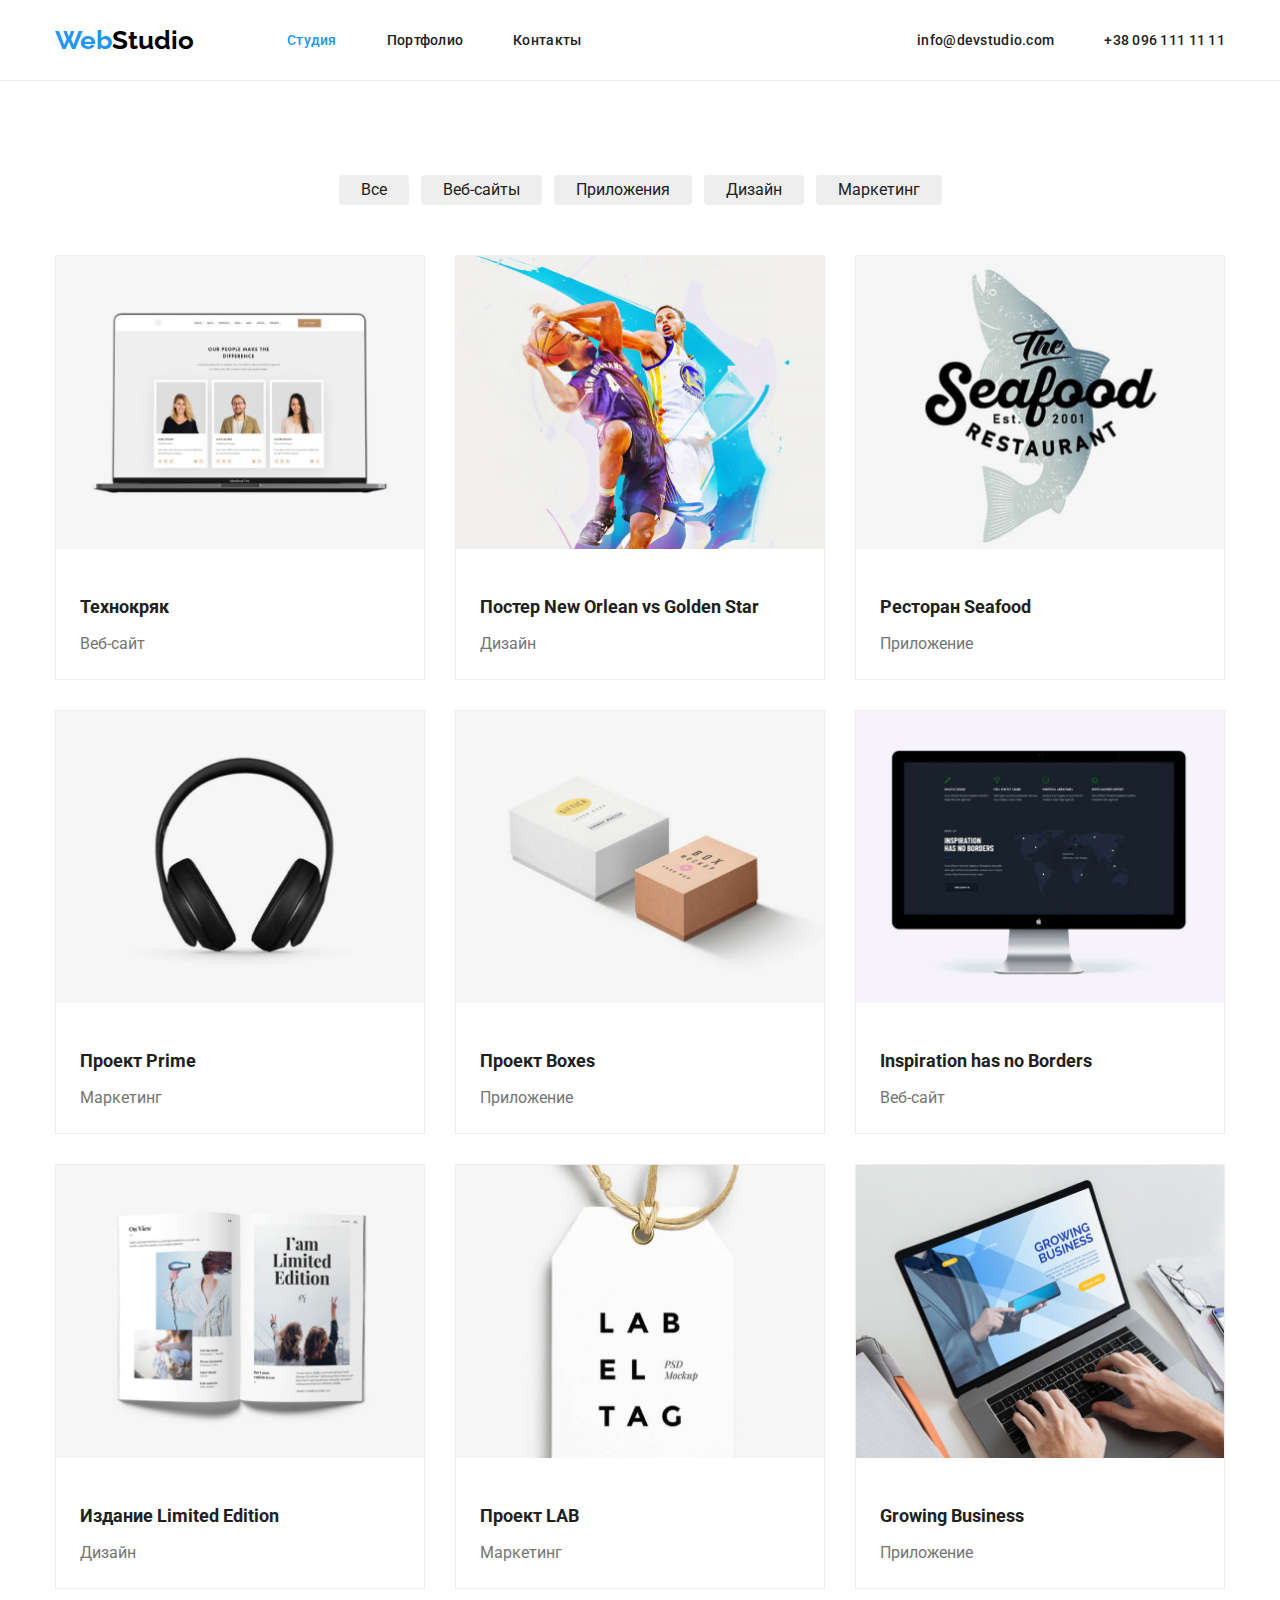
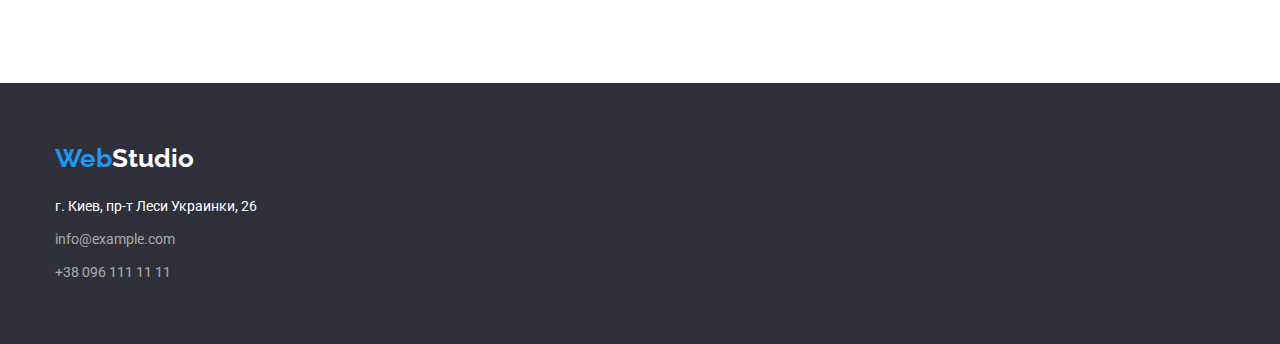
==== commit 58c74981: "Внесла правки" ====
--- a/portfolio.html
+++ b/portfolio.html
@@ -13,9 +13,9 @@
         rel="stylesheet">
 </head>
 <body>
-    <header>
+    <header class="line" >
     
-        <div class="container main-nav line">
+        <div class="container main-nav ">
             <nav class="site-nav">
                 <a href="#" class="logo"> <span class="logo-blue">Web</span><span class="logo-black">Studio</span> </a>
     
--- a/css/styles.css
+++ b/css/styles.css
@@ -192,8 +192,8 @@
 .hero {
   max-width: 1600px;
   text-align: center;
-  padding-top: 80px;
-  padding-bottom: 80px;
+  padding-top: 200px;
+  padding-bottom: 200px;
 }
 
 /*Команда*/
@@ -216,6 +216,7 @@
   margin-left: var(--indent-card);
   box-shadow: 0px 1px 3px rgba(0, 0, 0, 0.12), 0px 1px 1px rgba(0, 0, 0, 0.14),
     0px 2px 1px rgba(0, 0, 0, 0.2);
+  background: var(--bcg-white);
   border-radius: 0px 0px 4px 4px;
 }
 
@@ -271,8 +272,9 @@
   color: var(--text-dark-gray);
   border: none;
   background: none;
-  padding: 0;
   outline: none;
+  padding: 6px 22px;
+  border-radius: 4px;
 }
 
 .buttons .item {
@@ -281,7 +283,7 @@
   background-color: var(--border-card);
   border: none;
   display: inline-block;
-  padding: 6px 22px;
+
   border-radius: 4px;
 }
 
@@ -292,6 +294,7 @@
 .btn-text:hover,
 .btn-text:focus {
   color: var(--text-white);
+  background-color: var(--btn-blue);
 }
 
 .item:hover,
--- a/css/common.css
+++ b/css/common.css
@@ -17,6 +17,7 @@
   --btn-white: rgba(245, 244, 250, 1);
   --background: rgba(47, 48, 58, 1);
   --section-bcg: rgba(245, 244, 250, 1);
+  --bcg-white: rgba(255, 255, 255, 1);
 
   /*Портфолио|Сетка*/
 
